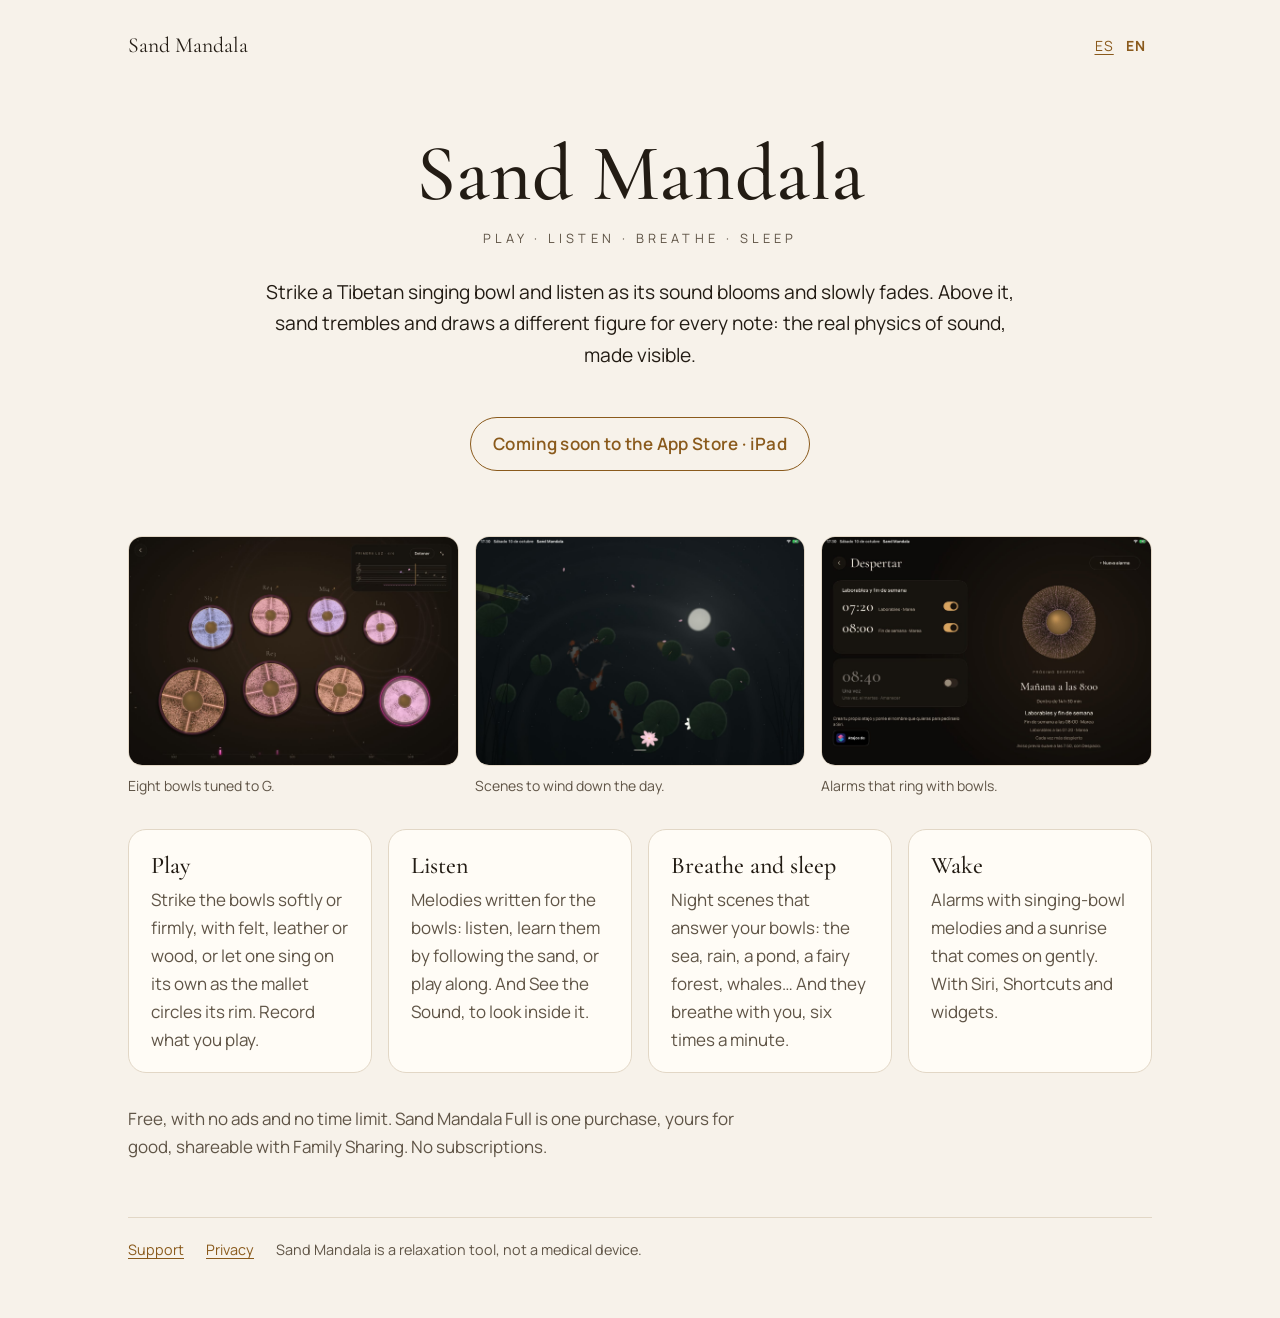
==== en/index.html @ 6c6f236a "Sand Mandala's website: home, support and privacy, in Spanish and English; static, no third-party re" ====
<!doctype html>
<html lang="en">
<head>
<meta charset="utf-8">
<meta name="viewport" content="width=device-width, initial-scale=1">
<title>Sand Mandala: Bowls &amp; Sleep</title>
<meta name="description" content="Play Tibetan singing bowls and watch sand draw their sound. Breathe with the sea, drift off to rain or whale song, and wake to a gentle dawn.">
<link rel="stylesheet" href="../assets/style.css">
<link rel="alternate" hreflang="es" href="../">
<link rel="alternate" hreflang="en" href="./">
</head>
<body>
<div class="page wide">
  <header class="top">
    <a class="home" href="./">Sand Mandala</a>
    <nav class="lang" aria-label="Language"><a href="../" hreflang="es" lang="es">ES</a><span aria-current="true">EN</span></nav>
  </header>

  <main>
    <div class="hero">
      <h1>Sand Mandala</h1>
      <p class="eyebrow">Play · listen · breathe · sleep</p>
      <p class="lede">Strike a Tibetan singing bowl and listen as its sound blooms and slowly fades. Above it, sand trembles and draws a different figure for every note: the real physics of sound, made visible.</p>
      <p class="soon">Coming soon to the App Store · iPad</p>
    </div>

    <div class="shots">
      <figure><img src="../assets/img/02-cuencos.jpg" width="1400" height="973" alt="Eight bronze bowls on a dark ground; each one's sand draws its figure as a melody plays."><figcaption>Eight bowls tuned to G.</figcaption></figure>
      <figure><img src="../assets/img/03-estanque.jpg" width="1400" height="973" alt="A pond at night with water lilies, koi and the moon reflected."><figcaption>Scenes to wind down the day.</figcaption></figure>
      <figure><img src="../assets/img/05-despertar.jpg" width="1400" height="973" alt="The alarms screen, with the next wake-up and a bowl with its sand."><figcaption>Alarms that ring with bowls.</figcaption></figure>
    </div>

    <div class="pillars">
      <section>
        <h2>Play</h2>
        <p>Strike the bowls softly or firmly, with felt, leather or wood, or let one sing on its own as the mallet circles its rim. Record what you play.</p>
      </section>
      <section>
        <h2>Listen</h2>
        <p>Melodies written for the bowls: listen, learn them by following the sand, or play along. And See the Sound, to look inside it.</p>
      </section>
      <section>
        <h2>Breathe and sleep</h2>
        <p>Night scenes that answer your bowls: the sea, rain, a pond, a fairy forest, whales… And they breathe with you, six times a minute.</p>
      </section>
      <section>
        <h2>Wake</h2>
        <p>Alarms with singing-bowl melodies and a sunrise that comes on gently. With Siri, Shortcuts and widgets.</p>
      </section>
    </div>

    <p class="muted" style="margin-top:32px">Free, with no ads and no time limit. Sand Mandala Full is one purchase, yours for good, shareable with Family Sharing. No subscriptions.</p>
  </main>

  <footer>
    <a href="../support/">Support</a>
    <a href="../privacy/">Privacy</a>
    <span>Sand Mandala is a relaxation tool, not a medical device.</span>
  </footer>
</div>
</body>
</html>
---- assets/style.css ----
/* Sand Mandala — the website's one stylesheet. No third-party requests:
   the typefaces are served from this site (SIL Open Font License). */

@font-face {
  font-family: "Manrope";
  src: url("fonts/Manrope-Variable.woff") format("woff");
  font-weight: 200 800;
  font-display: swap;
}
@font-face {
  font-family: "Cormorant Garamond";
  src: url("fonts/CormorantGaramond-Variable.woff") format("woff");
  font-weight: 300 700;
  font-display: swap;
}
@font-face {
  font-family: "Cormorant Garamond";
  src: url("fonts/CormorantGaramond-Italic-Variable.woff") format("woff");
  font-weight: 300 700;
  font-style: italic;
  font-display: swap;
}

/* The app's night: dark warm ground, ivory, bronze. */
:root {
  --ground: #0d0b09;
  --surface: #17130f;
  --line: #2e2720;
  --text: #f2eadf;
  --muted: #b5a995;
  --bronze: #d9a45f;
  --bronze-strong: #e8b874;
  --focus: #e8b874;
  color-scheme: dark;
}

@media (prefers-color-scheme: light) {
  :root {
    --ground: #f7f2ea;
    --surface: #fffcf6;
    --line: #e2d7c6;
    --text: #231c14;
    --muted: #5f5446;
    --bronze: #8a5a1c;
    --bronze-strong: #6f4610;
    --focus: #8a5a1c;
    color-scheme: light;
  }
}

*, *::before, *::after { box-sizing: border-box; }

html { -webkit-text-size-adjust: 100%; }

body {
  margin: 0;
  background: var(--ground);
  color: var(--text);
  font-family: "Manrope", system-ui, -apple-system, "Segoe UI", sans-serif;
  font-size: 1.0625rem;
  line-height: 1.65;
  padding: 0 20px;
}

.page {
  max-width: 46rem;
  margin: 0 auto;
  padding: 28px 0 56px;
}

.page.wide { max-width: 64rem; }

/* Top bar: the name, the language. */
.top {
  display: flex;
  justify-content: space-between;
  align-items: center;
  gap: 16px;
  padding-bottom: 8px;
}
.top .home {
  font-family: "Cormorant Garamond", Georgia, serif;
  font-size: 1.35rem;
  color: var(--text);
  text-decoration: none;
}
.lang { font-size: 0.875rem; letter-spacing: 0.08em; }
.lang a, .lang span { padding: 4px 6px; }
.lang span { color: var(--bronze); font-weight: 700; }

h1, h2, h3 {
  font-family: "Cormorant Garamond", Georgia, serif;
  font-weight: 500;
  line-height: 1.15;
  text-wrap: balance;
}
h1 { font-size: clamp(2.4rem, 7vw, 3.6rem); margin: 40px 0 8px; }
h2 { font-size: 1.85rem; margin: 48px 0 10px; }
h3 { font-size: 1.35rem; margin: 30px 0 6px; }

p, li { max-width: 65ch; }

.eyebrow {
  font-size: 0.8rem;
  letter-spacing: 0.32em;
  text-transform: uppercase;
  color: var(--muted);
  margin: 0 0 28px;
}

.lede { font-size: 1.2rem; color: var(--text); }
.muted { color: var(--muted); }

a { color: var(--bronze); text-underline-offset: 3px; }
a:hover { color: var(--bronze-strong); }
a:focus-visible { outline: 2px solid var(--focus); outline-offset: 3px; border-radius: 4px; }

/* The home page. */
.hero { text-align: center; padding: 24px 0 8px; }
.hero h1 { font-size: clamp(3rem, 10vw, 5rem); margin-top: 32px; }
.hero p { margin-left: auto; margin-right: auto; }
.hero .lede { margin-bottom: 28px; }

.soon {
  display: inline-block;
  padding: 12px 22px;
  border: 1px solid var(--bronze);
  border-radius: 999px;
  color: var(--bronze);
  font-weight: 600;
  letter-spacing: 0.02em;
}

.shots {
  display: grid;
  grid-template-columns: repeat(auto-fit, minmax(min(100%, 280px), 1fr));
  gap: 16px;
  margin: 40px 0 8px;
}
.shots figure { margin: 0; }
.shots img {
  display: block;
  width: 100%;
  height: auto;
  border-radius: 14px;
  border: 1px solid var(--line);
}
.shots figcaption { font-size: 0.875rem; color: var(--muted); margin-top: 8px; }

.pillars {
  display: grid;
  grid-template-columns: repeat(auto-fit, minmax(min(100%, 220px), 1fr));
  gap: 16px;
  margin-top: 32px;
}
.pillars section {
  background: var(--surface);
  border: 1px solid var(--line);
  border-radius: 18px;
  padding: 4px 22px 18px;
}
.pillars h2 { font-size: 1.5rem; margin: 18px 0 6px; }
.pillars p { margin: 0; color: var(--muted); }

/* Questions and answers. */
details {
  border-top: 1px solid var(--line);
  padding: 4px 0;
}
details:last-of-type { border-bottom: 1px solid var(--line); }
summary {
  cursor: pointer;
  font-weight: 600;
  padding: 14px 0;
  list-style-position: outside;
}
summary:focus-visible { outline: 2px solid var(--focus); outline-offset: 2px; border-radius: 4px; }
details p, details ul { margin-top: 0; }

.contact {
  background: var(--surface);
  border: 1px solid var(--line);
  border-radius: 18px;
  padding: 6px 24px 20px;
  margin-top: 28px;
}

.summary {
  background: var(--surface);
  border-left: 3px solid var(--bronze);
  border-radius: 6px;
  padding: 14px 20px;
  margin: 24px 0;
}

footer {
  border-top: 1px solid var(--line);
  margin-top: 56px;
  padding-top: 20px;
  font-size: 0.9rem;
  color: var(--muted);
  display: flex;
  flex-wrap: wrap;
  gap: 8px 22px;
}

@media (prefers-reduced-motion: no-preference) {
  a { transition: color 0.15s ease; }
}
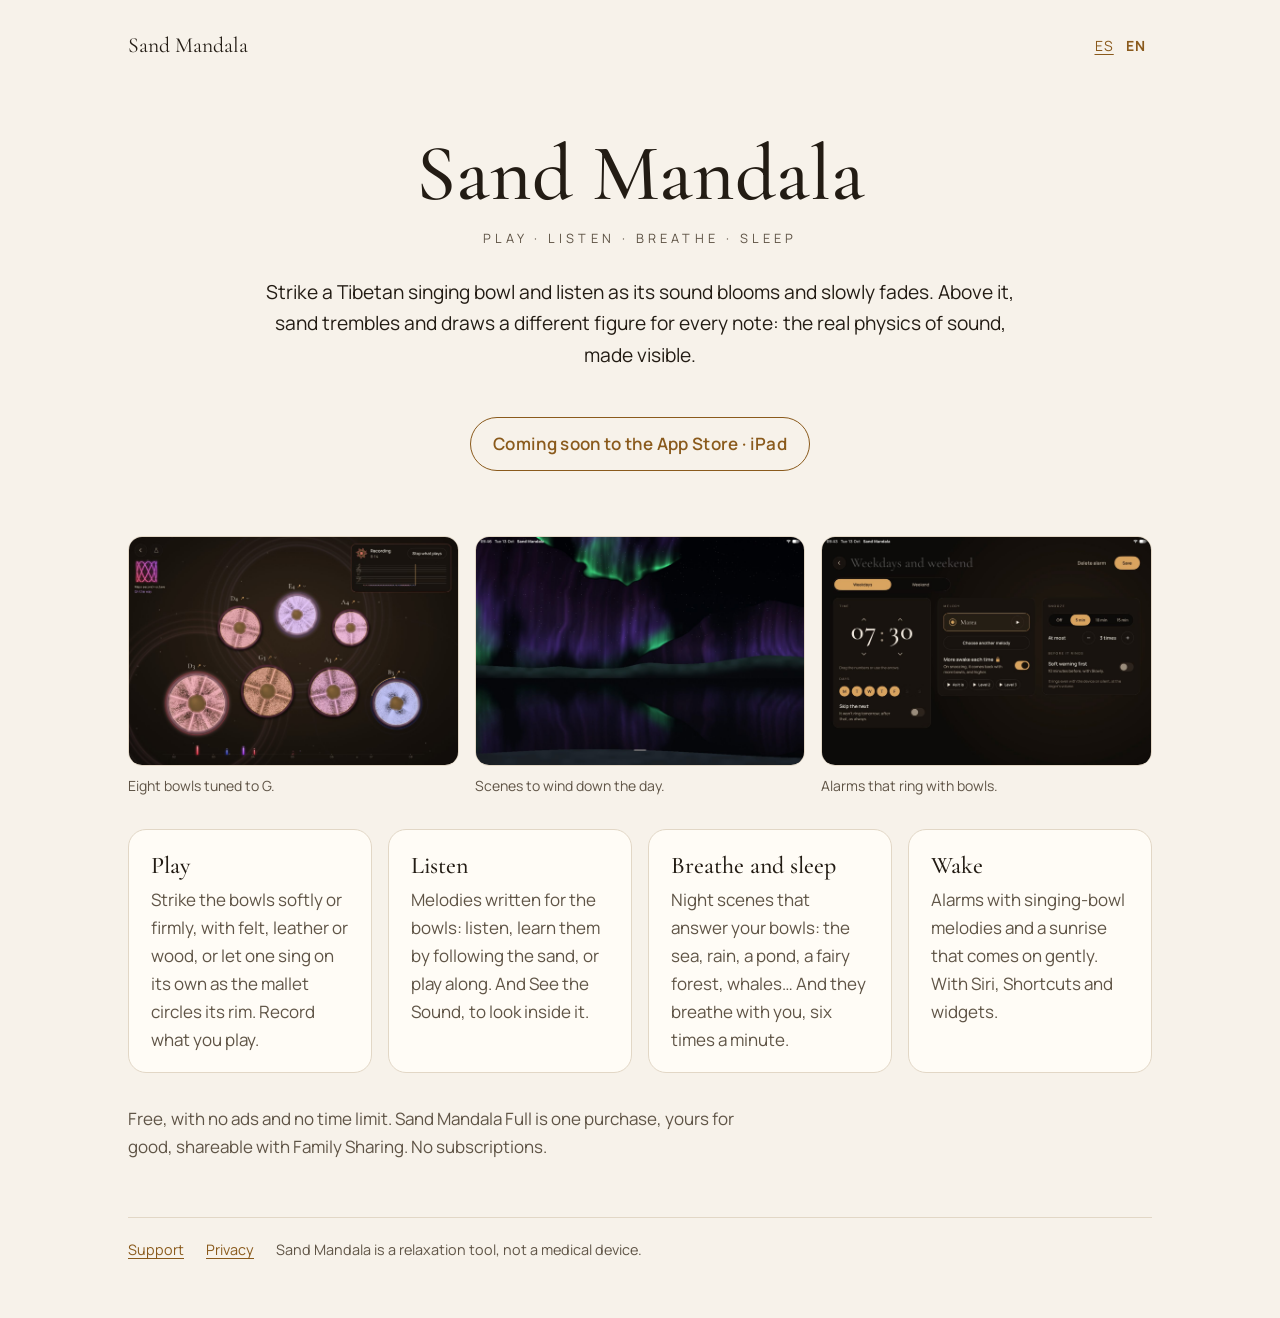
==== commit e66405ac: "English page: its own screenshots, in English — bowls, the aurora, an alarm being edited — where it " ====
--- a/en/index.html
+++ b/en/index.html
@@ -25,9 +25,9 @@
     </div>
 
     <div class="shots">
-      <figure><img src="../assets/img/02-cuencos.jpg" width="1400" height="973" alt="Eight bronze bowls on a dark ground; each one's sand draws its figure as a melody plays."><figcaption>Eight bowls tuned to G.</figcaption></figure>
-      <figure><img src="../assets/img/03-estanque.jpg" width="1400" height="973" alt="A pond at night with water lilies, koi and the moon reflected."><figcaption>Scenes to wind down the day.</figcaption></figure>
-      <figure><img src="../assets/img/05-despertar.jpg" width="1400" height="973" alt="The alarms screen, with the next wake-up and a bowl with its sand."><figcaption>Alarms that ring with bowls.</figcaption></figure>
+      <figure><img src="../assets/img/en/02-bowls.jpg" width="1400" height="973" alt="Eight bowls on a dark ground, each one's sand drawing its figure, while what is played is recorded."><figcaption>Eight bowls tuned to G.</figcaption></figure>
+      <figure><img src="../assets/img/en/03-aurora.jpg" width="1400" height="973" alt="The northern lights over a still lake at night."><figcaption>Scenes to wind down the day.</figcaption></figure>
+      <figure><img src="../assets/img/en/05-alarm.jpg" width="1400" height="973" alt="An alarm being edited: its time, its days, its melody and the snooze."><figcaption>Alarms that ring with bowls.</figcaption></figure>
     </div>
 
     <div class="pillars">
